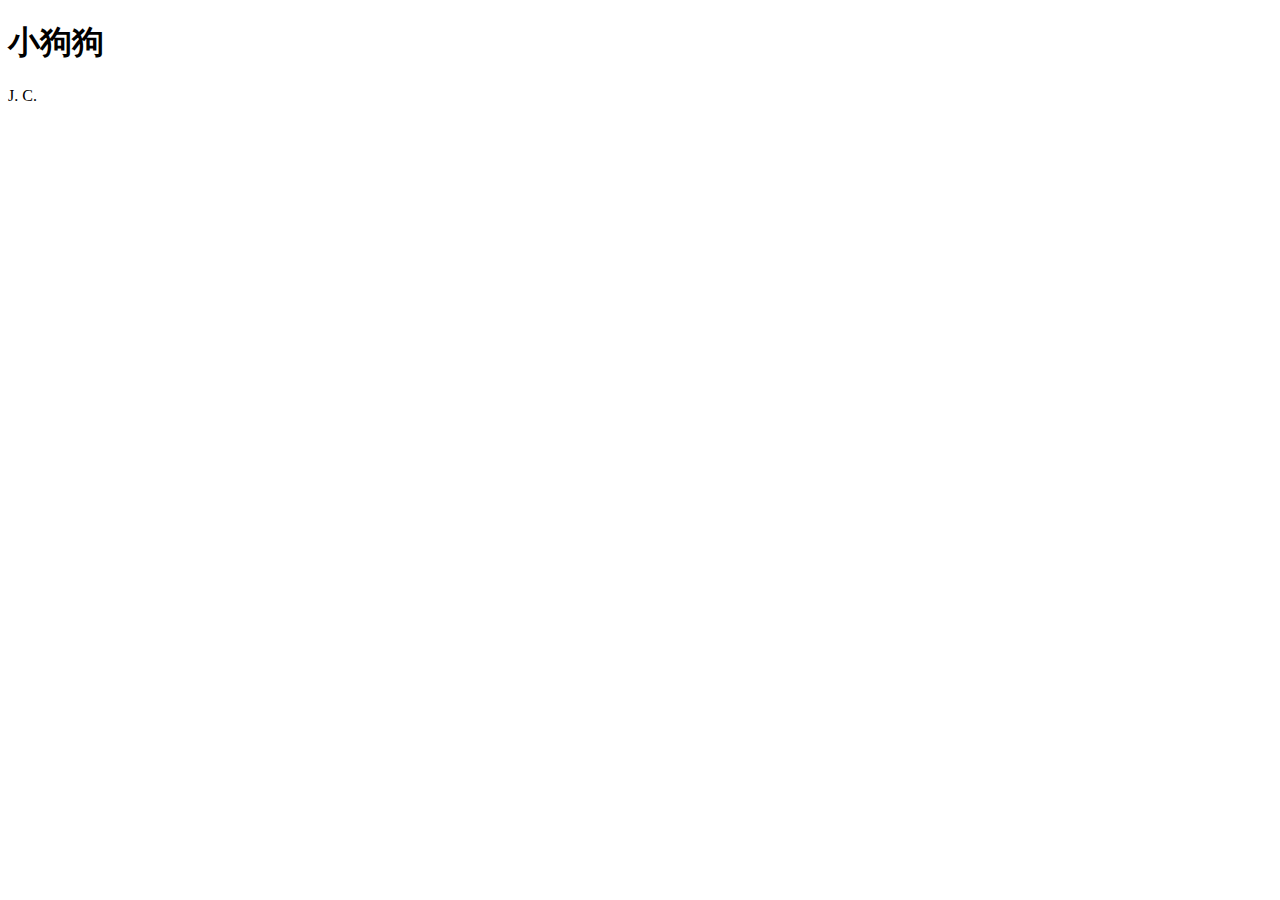
==== index.html @ 0237a3e7 "initial commit" ====
<!DOCTYPE html>
<html lang="en">
  <head>
    <meta charset="utf-8">
    <meta http-equiv="X-UA-Compatible" content="IE=edge">
    <meta name="viewport" content="width=device-width, initial-scale=1">
    <title>🐶</title>
  </head>
  <body>
      <main>
        <h1>小狗狗</h1>
      </main>
      <footer>
        <p>J. C.</p>
      </footer>
    </div>
  </body>
</html>
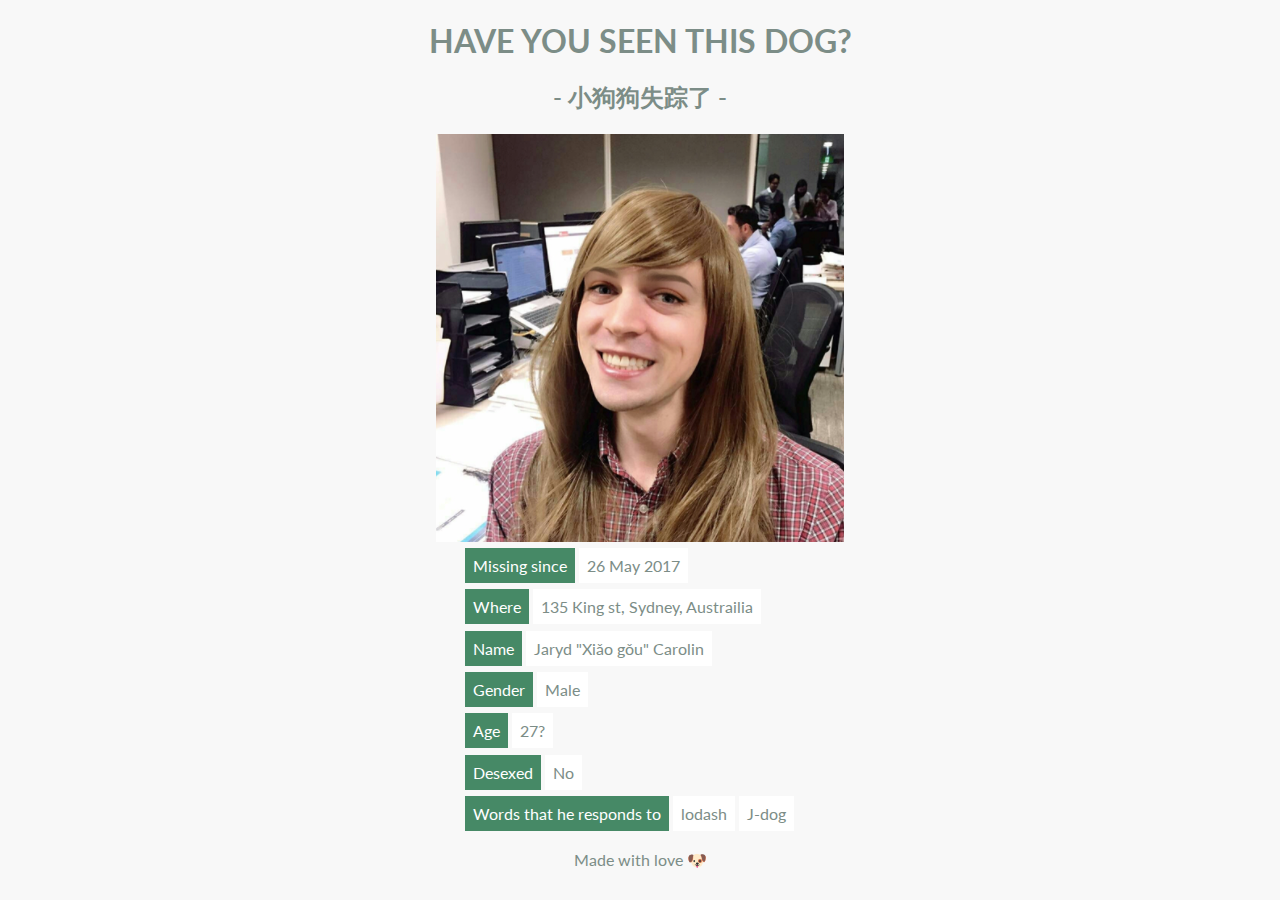
==== commit f2f29834: "lost j-dog" ====
--- a/index.html
+++ b/index.html
@@ -4,14 +4,49 @@
     <meta charset="utf-8">
     <meta http-equiv="X-UA-Compatible" content="IE=edge">
     <meta name="viewport" content="width=device-width, initial-scale=1">
-    <title>🐶</title>
+    <link rel="stylesheet" href="index.css">
+    <link href="https://fonts.googleapis.com/css?family=Lato" rel="stylesheet">
+    <title>Jaryd Carolin is being missed</title>
   </head>
   <body>
       <main>
-        <h1>小狗狗</h1>
+        <h1>Have you seen this dog?</h1>
+        <h2>- 小狗狗失踪了 -</h2>
+        <img src="assets/jaryd.png" alt="Jaryd Carolin" />
+        <section id="information">
+          <div class="item">
+            <span>Missing since</span>
+            <span>26 May 2017</span>
+          </div>
+          <div class="item">
+            <span>Where</span>
+            <span>135 King st, Sydney, Austrailia</span>
+          </div>
+          <div class="item">
+            <span>Name</span>
+            <span>Jaryd "Xiǎo gǒu" Carolin</span>
+          </div>
+          <div class="item">
+            <span>Gender</span>
+            <span>Male</span>
+          </div>
+          <div class="item">
+            <span>Age</span>
+            <span>27?</span>
+          </div>
+          <div class="item">
+            <span>Desexed</span>
+            <span>No</span>
+          </div>
+          <div class="item">
+            <span>Words that he responds to</span>
+            <span>lodash</span>
+            <span>J-dog</span>
+          </div>
+        </div>
       </main>
       <footer>
-        <p>J. C.</p>
+        <p>Made with love 🐶</p>
       </footer>
     </div>
   </body>
--- a/index.css
+++ b/index.css
@@ -0,0 +1,26 @@
+body {
+  color: #7c8d87;
+  background: #f8f8f8;
+  font-family: 'Lato', sans-serif;
+  text-align: center;
+}
+h1 {
+  text-transform: uppercase;
+}
+#information {
+  width: 350px;
+  margin: auto;
+  display: flex;
+  flex-direction: column;
+  align-items: flex-start;
+}
+.item span {
+  display: inline-block;
+  margin: 0.2rem 0;
+  padding: 0.5rem;
+  background: #ffffff;
+}
+.item span:first-of-type {
+  background: #468966;
+  color: #ffffff;
+}
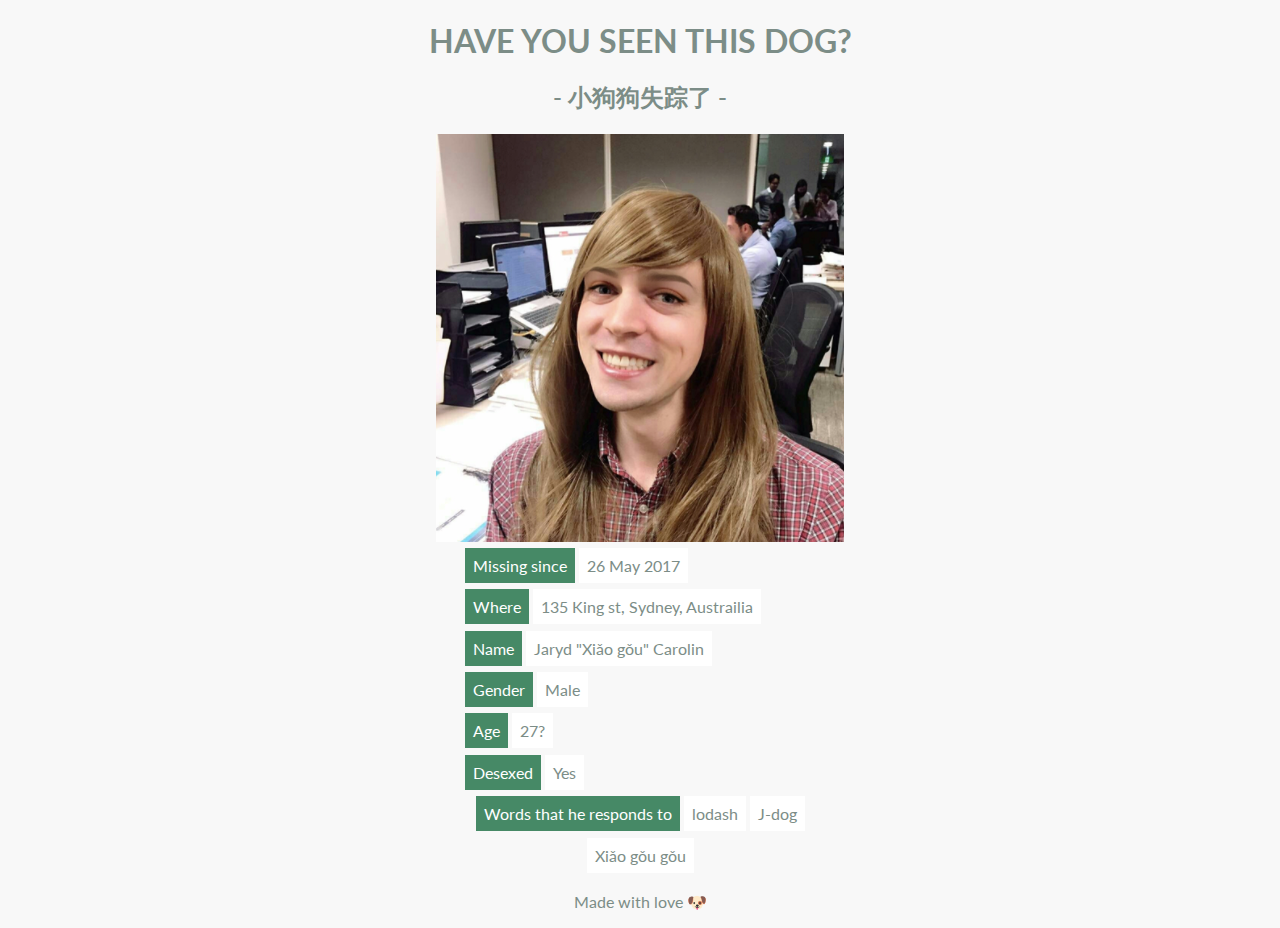
==== commit ac371c2c: "add dynamic title and desexed == true" ====
--- a/index.html
+++ b/index.html
@@ -36,18 +36,45 @@
           </div>
           <div class="item">
             <span>Desexed</span>
-            <span>No</span>
+            <span>Yes</span>
           </div>
           <div class="item">
             <span>Words that he responds to</span>
             <span>lodash</span>
             <span>J-dog</span>
+            <span>Xiǎo gǒu gǒu</span>
           </div>
         </div>
       </main>
       <footer>
         <p>Made with love 🐶</p>
       </footer>
+      <script type="text/javascript">
+        function ready(fn) {
+          if (document.readyState != 'loading'){
+            fn();
+          } else {
+            document.addEventListener('DOMContentLoaded', fn);
+          }
+        }
+
+        var currentTitle = 0;
+        var titles = [
+          "Jaryd Carolin is being missed",
+          "Jaryd Carolin is missing",
+          "Xiǎo gǒu gǒu is being missed",
+          "Xiǎo gǒu gǒu is missing"
+        ];
+
+        function init() {
+          setInterval(function() {
+            currentTitle = (currentTitle + Math.floor(Math.random(titles.length-1)) + 1) % titles.length;
+            window.document.title = (titles[currentTitle]);
+          }, 1000);
+        }
+
+        ready(init);
+      </script>
     </div>
   </body>
 </html>
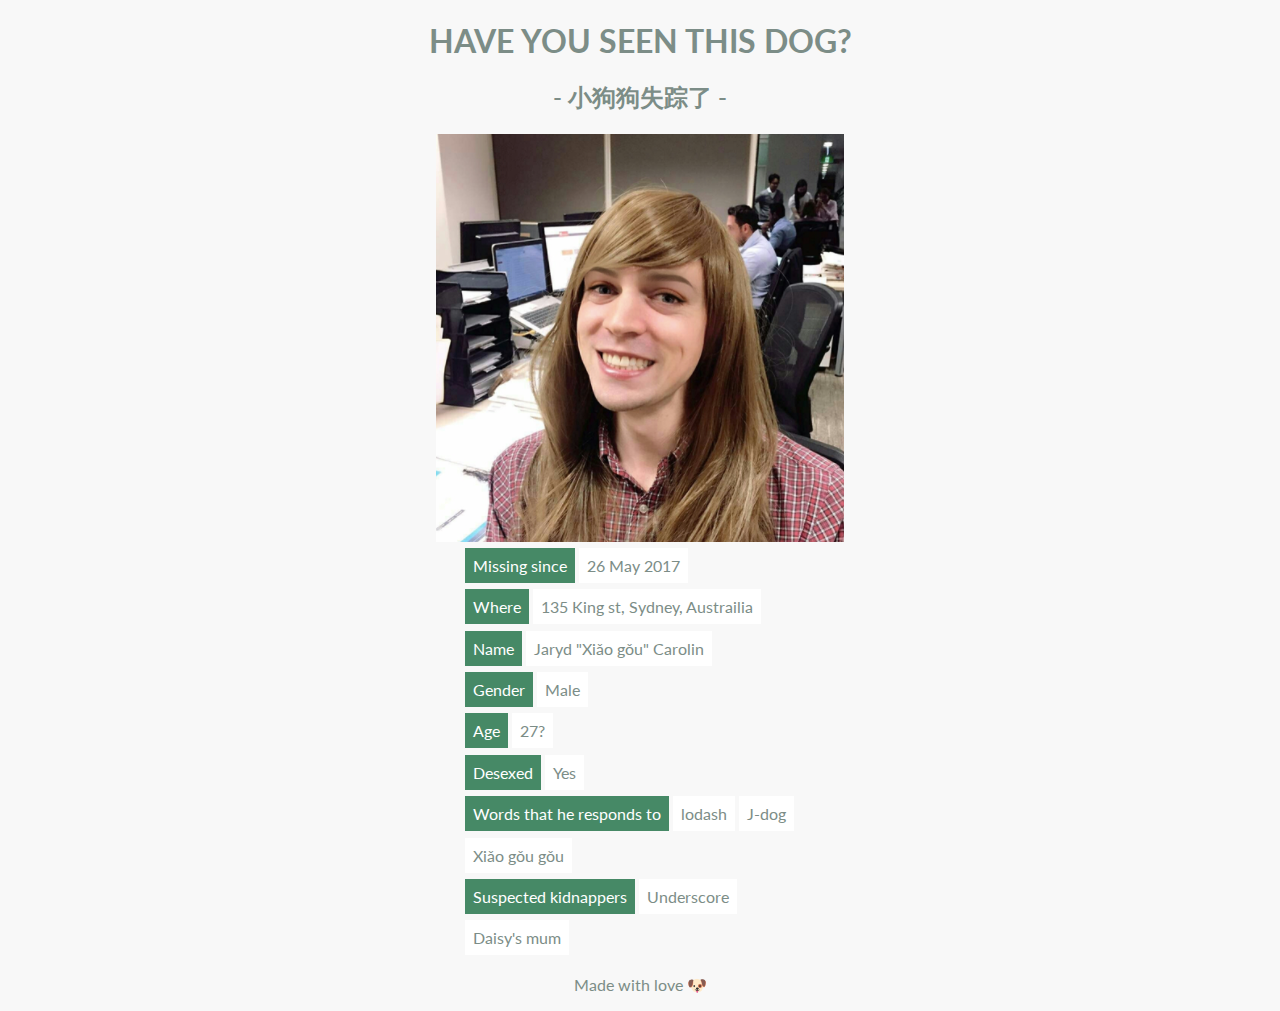
==== commit f99095f6: "fixed css and added suspected kidnappers." ====
--- a/index.html
+++ b/index.html
@@ -44,6 +44,11 @@
             <span>J-dog</span>
             <span>Xiǎo gǒu gǒu</span>
           </div>
+          <div class="item">
+            <span>Suspected kidnappers</span>
+            <span>Underscore</span>
+            <span>Daisy's mum</span>
+          </div>
         </div>
       </main>
       <footer>
--- a/index.css
+++ b/index.css
@@ -9,10 +9,13 @@
 }
 #information {
   width: 350px;
-  margin: auto;
+  margin: 0 auto;
   display: flex;
   flex-direction: column;
   align-items: flex-start;
+}
+.item {
+  text-align: left;
 }
 .item span {
   display: inline-block;
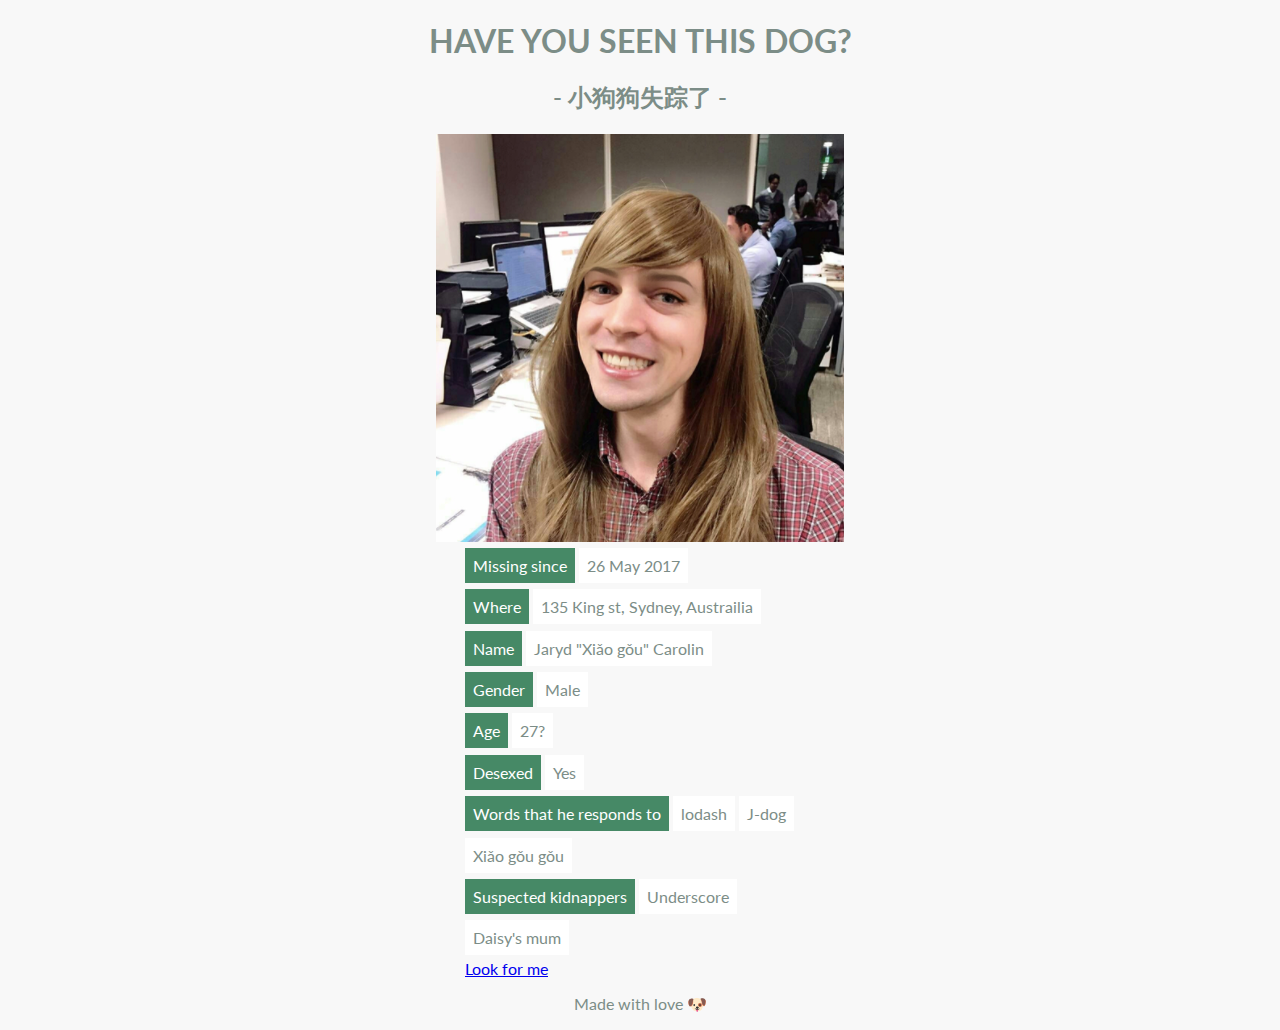
==== commit 463148f3: "daisy is whack" ====
--- a/index.html
+++ b/index.html
@@ -49,7 +49,8 @@
             <span>Underscore</span>
             <span>Daisy's mum</span>
           </div>
-        </div>
+          <a href="./continue.html">Look for me</a>
+        </section>
       </main>
       <footer>
         <p>Made with love 🐶</p>
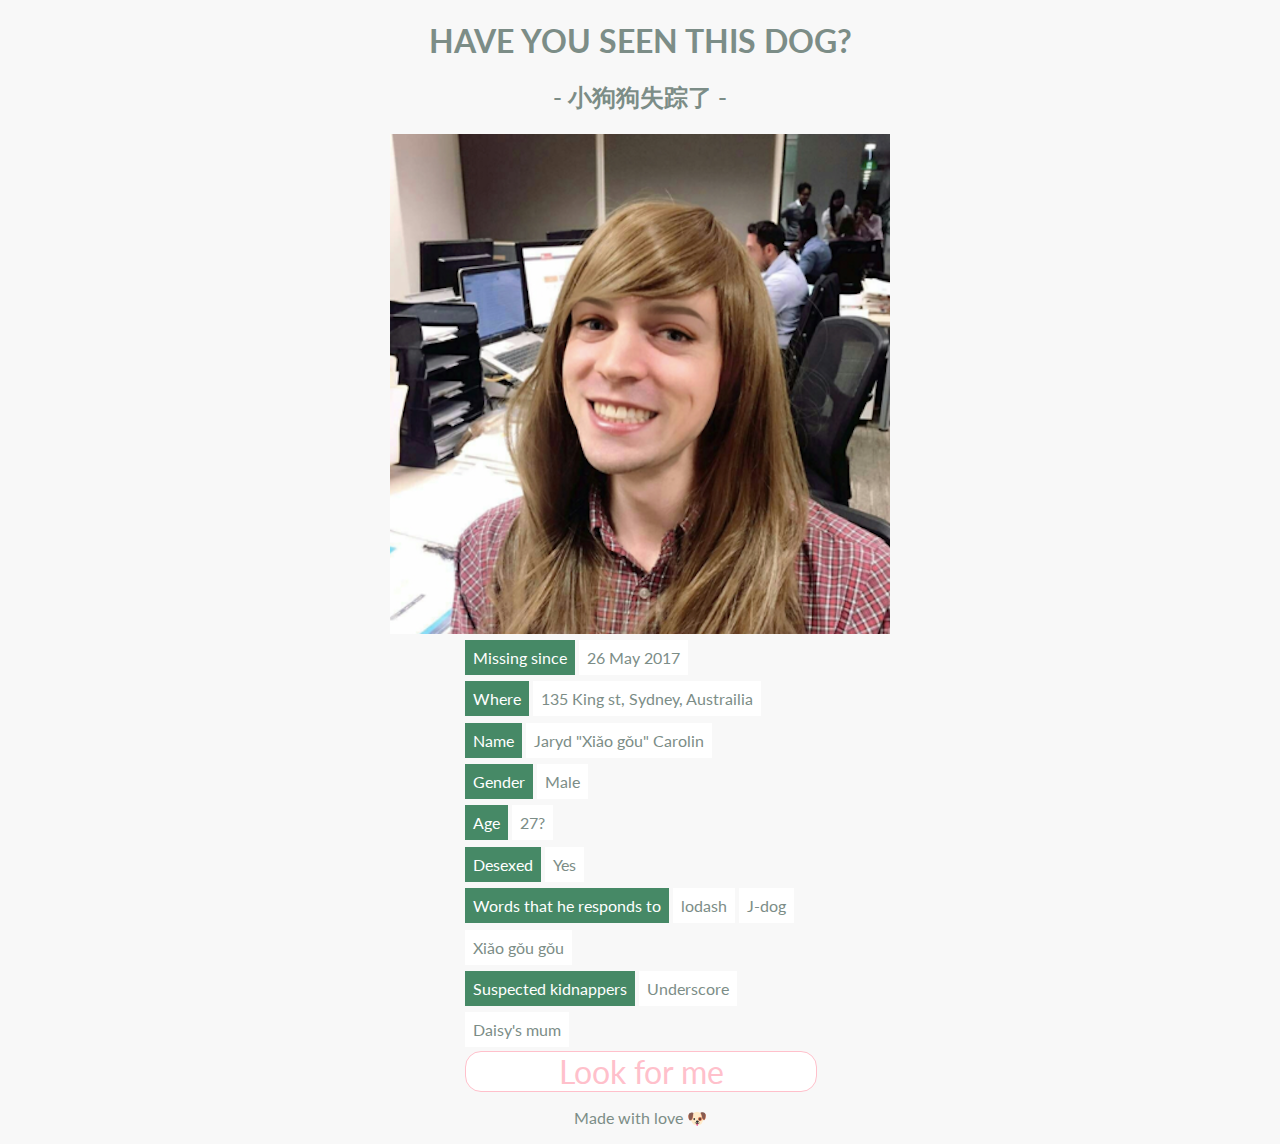
==== commit 1f6b2105: "style" ====
--- a/index.html
+++ b/index.html
@@ -49,7 +49,7 @@
             <span>Underscore</span>
             <span>Daisy's mum</span>
           </div>
-          <a href="./continue.html">Look for me</a>
+          <a id="hahaCLickMe" href="./continue.html">Look for me</a>
         </section>
       </main>
       <footer>
--- a/index.css
+++ b/index.css
@@ -27,3 +27,18 @@
   background: #468966;
   color: #ffffff;
 }
+
+button, #hahaCLickMe {
+  width: 100%;
+  font-size: 2em;
+  color: pink;
+  background-color: white;
+  border-radius: 1rem;
+  border: 1px solid pink;
+  text-decoration: none;
+}
+button:hover, #hahaCLickMe:hover {
+  cursor: pointer;
+  color: blue;
+  border: 1px solid blue;
+}
